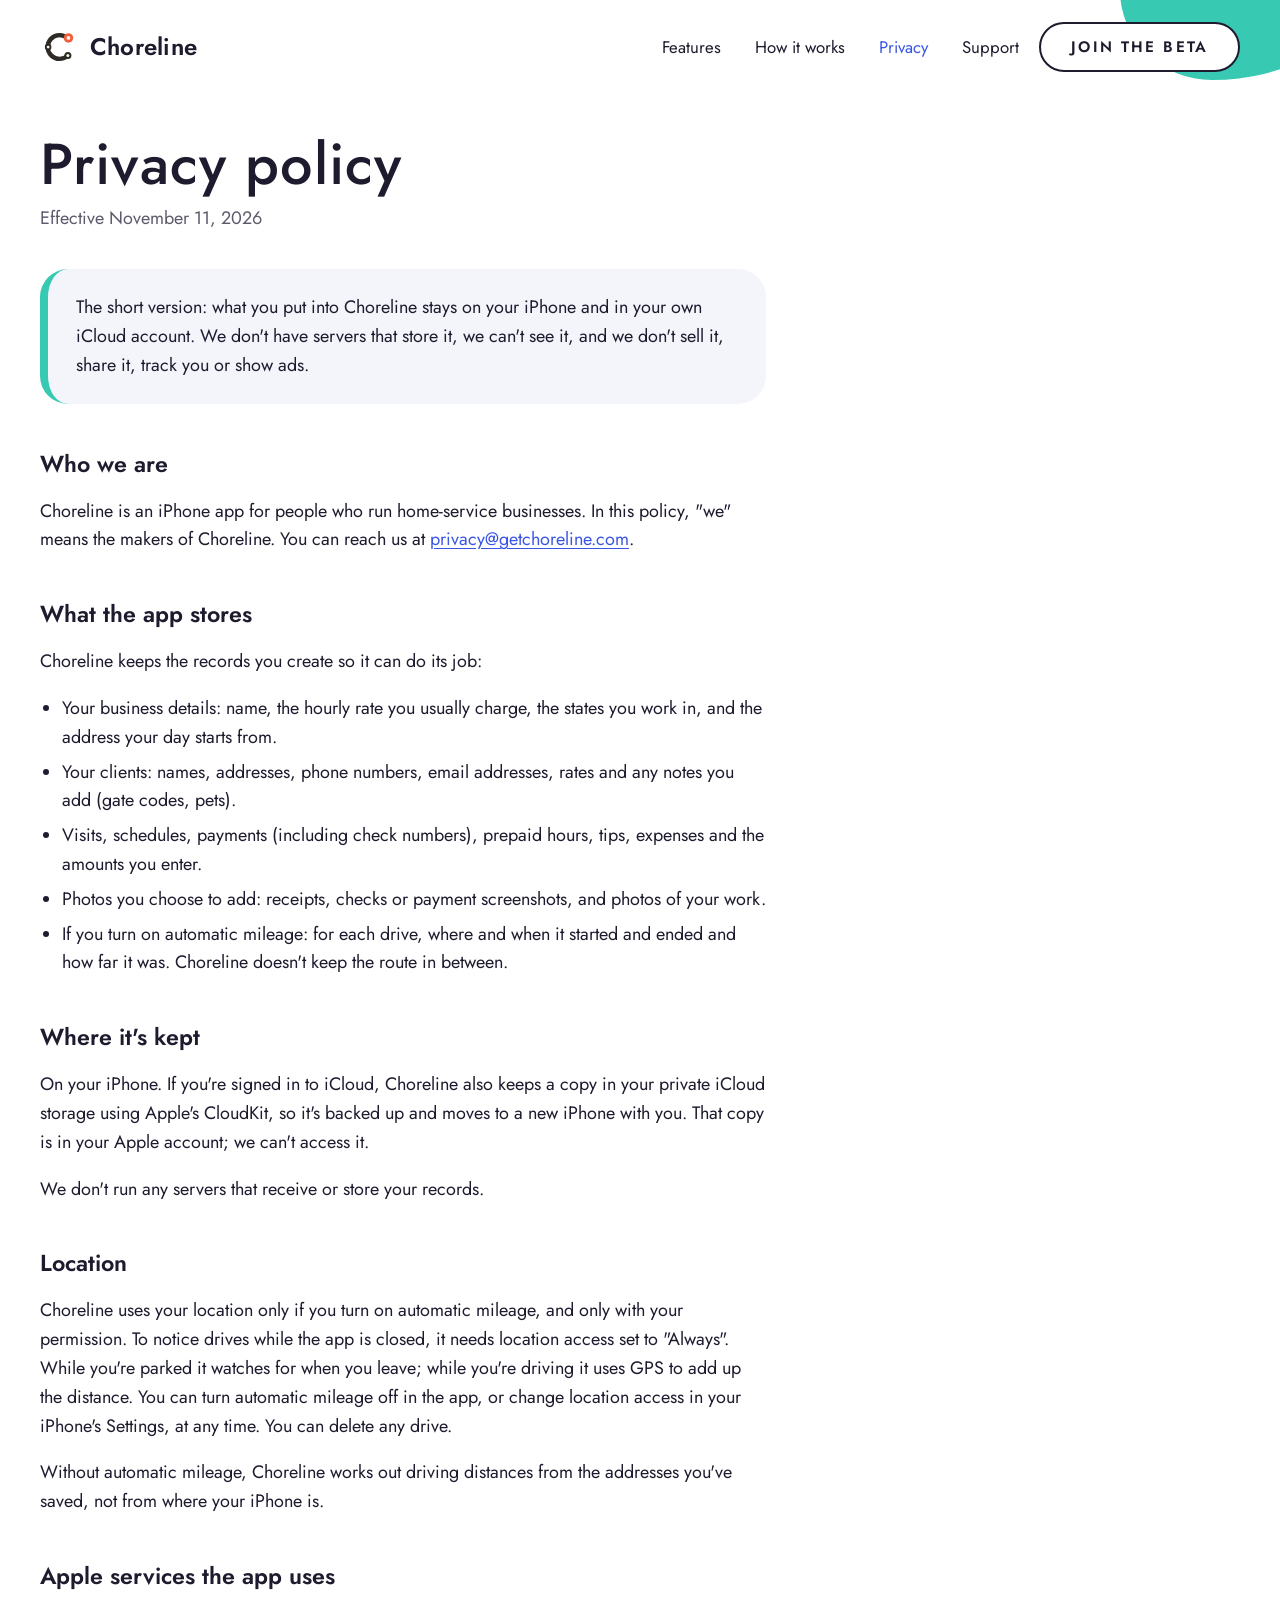
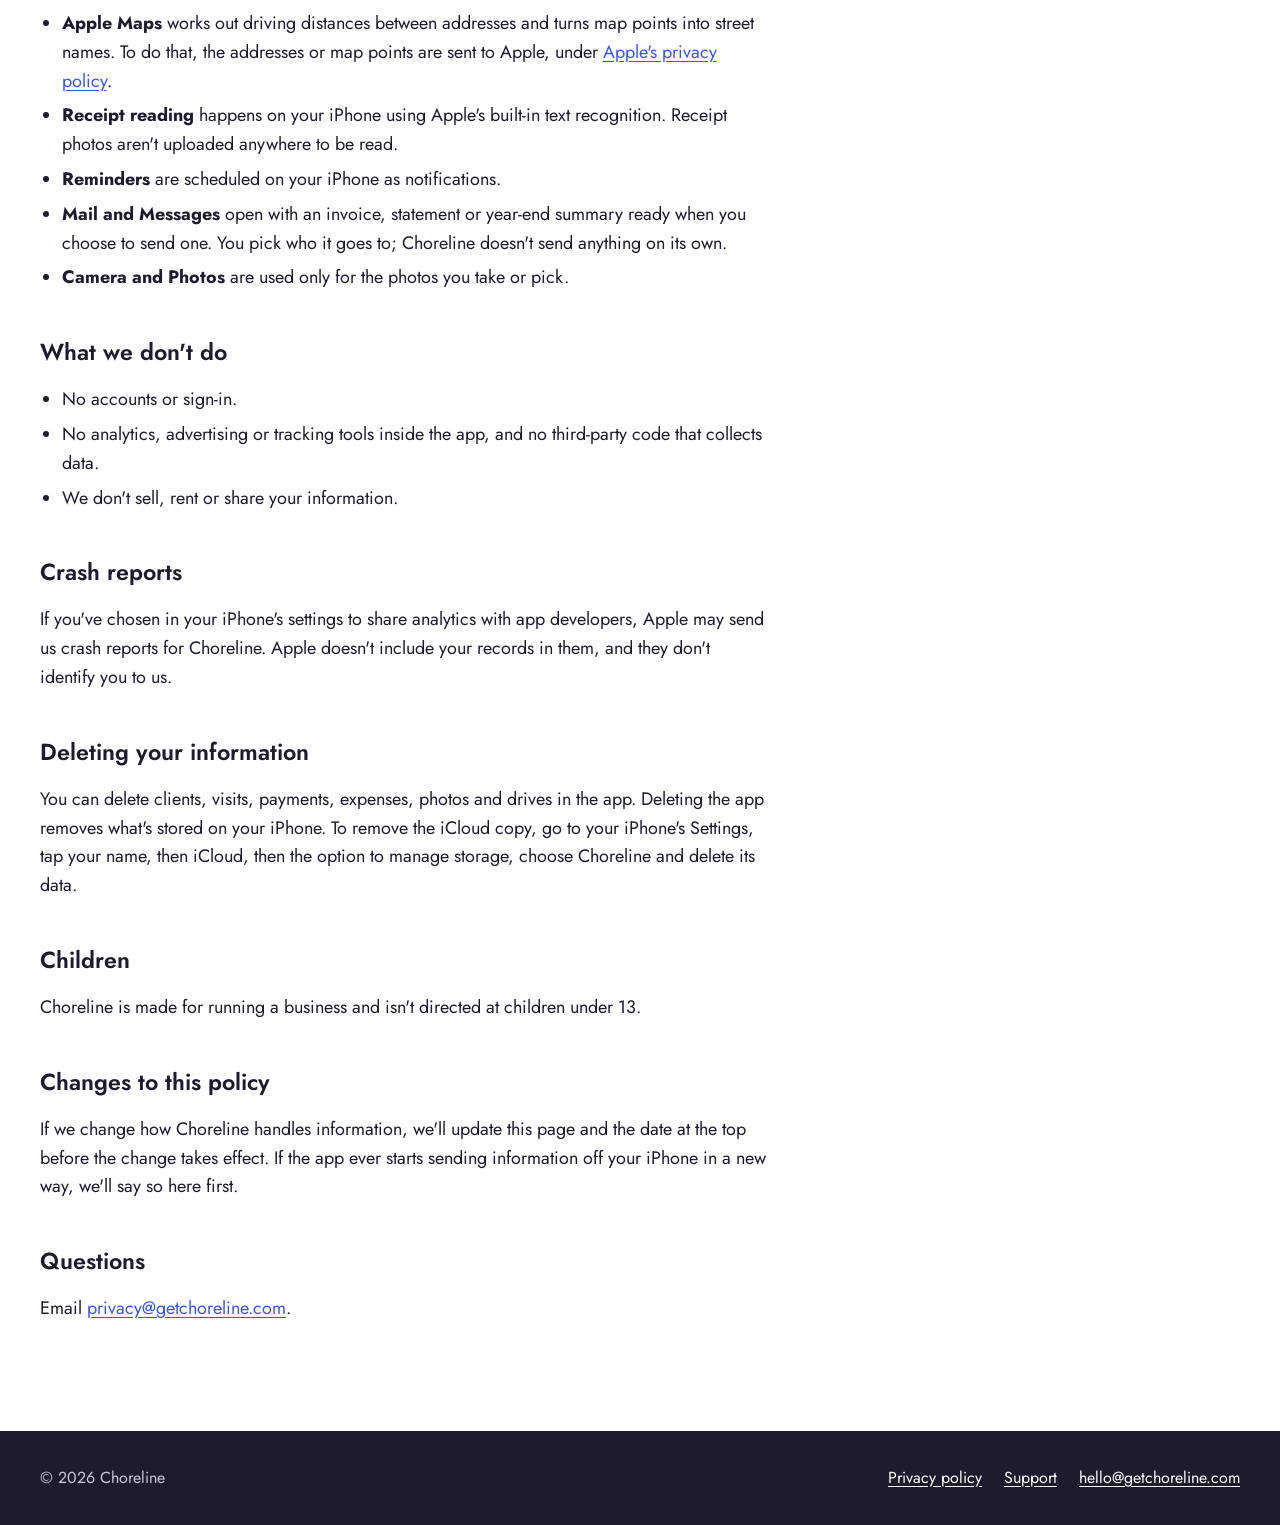
==== privacy.html @ 725d810b "Publish getchoreline.com" ====
<!doctype html>
<html lang="en">
<head>
<meta charset="utf-8">
<meta name="viewport" content="width=device-width, initial-scale=1">
<title>Privacy policy · Choreline</title>
<meta name="description" content="How the Choreline iPhone app handles your information: it stays on your iPhone and in your own iCloud.">
<link rel="icon" href="icon-256.png">
<link rel="apple-touch-icon" href="icon-256.png">
<meta property="og:title" content="Privacy policy · Choreline">
<meta property="og:description" content="How the Choreline iPhone app handles your information: it stays on your iPhone and in your own iCloud.">
<meta property="og:image" content="https://getchoreline.com/icon-256.png">
<link rel="preconnect" href="https://fonts.googleapis.com">
<link rel="preconnect" href="https://fonts.gstatic.com" crossorigin>
<link href="https://fonts.googleapis.com/css2?family=Jost:wght@400;500;600&display=swap" rel="stylesheet">
<link rel="stylesheet" href="style.css">
</head>
<body>
<header class="site-head">
  <div class="blob head-blob" aria-hidden="true"></div>
  <div class="wrap">
    <a class="brand" href="./"><svg viewBox="0 0 64 64" aria-hidden="true"><path d="M44.6 18.4A19 19 0 1 0 44.6 45.6" fill="none" stroke="#2E2A26" stroke-width="7" stroke-linecap="round"/><circle cx="13" cy="32" r="5.2" fill="#2E2A26"/><circle cx="13" cy="32" r="2.2" fill="#FBF5EA"/><circle cx="44.6" cy="45.6" r="5.6" fill="#2E2A26"/><circle cx="44.6" cy="45.6" r="2.4" fill="#FBF5EA"/><circle cx="45.5" cy="17.5" r="7.6" fill="#F0603E"/><circle cx="45.5" cy="17.5" r="3" fill="#FBF5EA"/></svg> Choreline</a>
    <nav aria-label="Site">
      <a href="./#features" class="hide-md">Features</a>
      <a href="./#day" class="hide-md">How it works</a>
      <a href="privacy.html" aria-current="page">Privacy</a>
      <a href="support.html">Support</a>
    </nav>
    <a class="button outline" href="mailto:hello@getchoreline.com?subject=Choreline%20beta">Join the beta</a>
  </div>
</header>
<div class="page-top" aria-hidden="true"><div class="blob b1"></div><div class="blob b2"></div></div>
<main class="page">
  <div class="wrap">
    <article>
      <h1>Privacy policy</h1>
      <p class="meta">Effective November 11, 2026</p>

      <div class="summary">
        <p>The short version: what you put into Choreline stays on your iPhone and in your own iCloud account. We don't have servers that store it, we can't see it, and we don't sell it, share it, track you or show ads.</p>
      </div>

      <h2>Who we are</h2>
      <p>Choreline is an iPhone app for people who run home-service businesses. In this policy, "we" means the makers of Choreline. You can reach us at <a href="mailto:privacy@getchoreline.com">privacy@getchoreline.com</a>.</p>

      <h2>What the app stores</h2>
      <p>Choreline keeps the records you create so it can do its job:</p>
      <ul>
        <li>Your business details: name, the hourly rate you usually charge, the states you work in, and the address your day starts from.</li>
        <li>Your clients: names, addresses, phone numbers, email addresses, rates and any notes you add (gate codes, pets).</li>
        <li>Visits, schedules, payments (including check numbers), prepaid hours, tips, expenses and the amounts you enter.</li>
        <li>Photos you choose to add: receipts, checks or payment screenshots, and photos of your work.</li>
        <li>If you turn on automatic mileage: for each drive, where and when it started and ended and how far it was. Choreline doesn't keep the route in between.</li>
      </ul>

      <h2>Where it's kept</h2>
      <p>On your iPhone. If you're signed in to iCloud, Choreline also keeps a copy in your private iCloud storage using Apple's CloudKit, so it's backed up and moves to a new iPhone with you. That copy is in your Apple account; we can't access it.</p>
      <p>We don't run any servers that receive or store your records.</p>

      <h2>Location</h2>
      <p>Choreline uses your location only if you turn on automatic mileage, and only with your permission. To notice drives while the app is closed, it needs location access set to "Always". While you're parked it watches for when you leave; while you're driving it uses GPS to add up the distance. You can turn automatic mileage off in the app, or change location access in your iPhone's Settings, at any time. You can delete any drive.</p>
      <p>Without automatic mileage, Choreline works out driving distances from the addresses you've saved, not from where your iPhone is.</p>

      <h2>Apple services the app uses</h2>
      <ul>
        <li><strong>Apple Maps</strong> works out driving distances between addresses and turns map points into street names. To do that, the addresses or map points are sent to Apple, under <a href="https://www.apple.com/legal/privacy/">Apple's privacy policy</a>.</li>
        <li><strong>Receipt reading</strong> happens on your iPhone using Apple's built-in text recognition. Receipt photos aren't uploaded anywhere to be read.</li>
        <li><strong>Reminders</strong> are scheduled on your iPhone as notifications.</li>
        <li><strong>Mail and Messages</strong> open with an invoice, statement or year-end summary ready when you choose to send one. You pick who it goes to; Choreline doesn't send anything on its own.</li>
        <li><strong>Camera and Photos</strong> are used only for the photos you take or pick.</li>
      </ul>

      <h2>What we don't do</h2>
      <ul>
        <li>No accounts or sign-in.</li>
        <li>No analytics, advertising or tracking tools inside the app, and no third-party code that collects data.</li>
        <li>We don't sell, rent or share your information.</li>
      </ul>

      <h2>Crash reports</h2>
      <p>If you've chosen in your iPhone's settings to share analytics with app developers, Apple may send us crash reports for Choreline. Apple doesn't include your records in them, and they don't identify you to us.</p>

      <h2>Deleting your information</h2>
      <p>You can delete clients, visits, payments, expenses, photos and drives in the app. Deleting the app removes what's stored on your iPhone. To remove the iCloud copy, go to your iPhone's Settings, tap your name, then iCloud, then the option to manage storage, choose Choreline and delete its data.</p>

      <h2>Children</h2>
      <p>Choreline is made for running a business and isn't directed at children under 13.</p>

      <h2>Changes to this policy</h2>
      <p>If we change how Choreline handles information, we'll update this page and the date at the top before the change takes effect. If the app ever starts sending information off your iPhone in a new way, we'll say so here first.</p>

      <h2>Questions</h2>
      <p>Email <a href="mailto:privacy@getchoreline.com">privacy@getchoreline.com</a>.</p>
    </article>
  </div>
</main>
<footer class="site-foot">
  <div class="wrap">
    <span>© 2026 Choreline</span>
    <nav aria-label="Footer">
      <a href="privacy.html">Privacy policy</a>
      <a href="support.html">Support</a>
      <a href="mailto:hello@getchoreline.com">hello@getchoreline.com</a>
    </nav>
  </div>
</footer>
</body>
</html>
---- style.css ----
/* getchoreline.com: big soft blobs, a tilted phone, Jost (geometric, Futura-like). */
:root {
  --blue: #3A55E6;
  --teal: #38C9B2;
  --sun: #FDB65A;
  --pink: #F2547D;
  --coral: #F0603E;
  --ink: #1E1B2E;
  --gray: #5C5A6B;
  --mist: #F4F5FB;
  --line: #E6E7F0;
  --measure: 66ch;
  color-scheme: light;
}
*, *::before, *::after { box-sizing: border-box; }
html { -webkit-text-size-adjust: 100%; overflow-x: clip; }
body {
  margin: 0; background: #fff; color: var(--ink);
  font-family: "Jost", "Futura", "Century Gothic", "Avenir Next", sans-serif;
  font-size: 1.125rem; line-height: 1.6; overflow-x: clip;
}
a { color: var(--blue); text-underline-offset: 0.18em; }
a:hover { color: var(--ink); }
:focus-visible { outline: 3px solid var(--blue); outline-offset: 3px; border-radius: 6px; }
img, svg { display: block; }
.wrap { width: min(1200px, 100% - 32px); margin-inline: auto; position: relative; }

/* Blobs and dots */
.blob { position: absolute; border-radius: 58% 42% 55% 45% / 52% 58% 42% 48%; pointer-events: none; }
.dot { position: absolute; border-radius: 50%; pointer-events: none; }

/* Header */
.site-head { position: relative; z-index: 5; padding-block: 22px; overflow: clip; overflow-clip-margin: 0; }
.site-head .wrap { display: flex; align-items: center; gap: 20px; }
.brand { display: inline-flex; align-items: center; gap: 10px; color: var(--ink); text-decoration: none; font-weight: 600; font-size: 1.5rem; letter-spacing: 0.01em; margin-right: auto; }
.brand svg { width: 40px; height: 40px; }
.site-head nav { display: flex; gap: 34px; font-size: 1.05rem; }
.site-head nav a { color: var(--ink); text-decoration: none; }
.site-head nav a:hover, .site-head nav a[aria-current="page"] { color: var(--blue); }
.head-blob { width: 230px; height: 150px; right: -70px; top: -70px; background: var(--teal); z-index: -1; border-radius: 45% 55% 60% 40% / 40% 45% 55% 60%; }

/* Buttons: pills, spaced capitals */
.button {
  display: inline-flex; align-items: center; justify-content: center; min-height: 58px; padding: 0 40px;
  border-radius: 999px; text-decoration: none; font-weight: 600; font-size: 0.95rem; letter-spacing: 0.14em; text-transform: uppercase;
}
.button.solid { background: #fff; color: var(--ink); box-shadow: 0 10px 30px rgba(20, 24, 80, 0.25); }
.button.solid:hover { color: var(--blue); }
.button.outline { min-height: 50px; padding: 0 30px; border: 2px solid var(--ink); color: var(--ink); background: #fff; }
.button.outline:hover { background: var(--ink); color: #fff; }
.button.blue { background: var(--blue); color: #fff; }
.button.blue:hover { background: var(--ink); color: #fff; }

/* Hero */
.hero { position: relative; min-height: 940px; overflow: hidden; margin-top: -96px; padding-top: 96px; }
.hero .b-blue { width: min(820px, 64vw); height: 700px; left: max(-90px, -6vw); top: 110px; background: var(--blue); z-index: 2; border-radius: 52% 48% 46% 54% / 44% 50% 50% 56%; }
.hero .b-teal { width: 420px; height: 360px; left: 44%; top: 210px; background: var(--teal); z-index: 1; border-radius: 60% 40% 50% 50% / 55% 45% 55% 45%; }
.hero .b-sun { width: 720px; height: 640px; right: -60px; top: 230px; background: var(--sun); z-index: 1; border-radius: 40% 60% 48% 52% / 55% 40% 60% 45%; }
.hero .b-pink { width: 300px; height: 300px; right: -150px; bottom: 50px; background: linear-gradient(140deg, var(--pink), var(--coral)); z-index: 3; }
.hero .b-teal2 { width: 300px; height: 220px; left: -170px; bottom: 30px; background: linear-gradient(160deg, #7FE0CF, var(--teal)); z-index: 1; }
.hero .d1 { width: 42px; height: 42px; left: 36%; top: 120px; background: linear-gradient(140deg, #9BEBDD, var(--teal)); z-index: 3; }
.hero .d2 { width: 38px; height: 38px; right: 5%; top: 230px; background: linear-gradient(140deg, #6E85FF, var(--blue)); z-index: 3; }
.hero .d3 { width: 36px; height: 36px; left: 3%; bottom: 300px; background: linear-gradient(140deg, #FF8FB0, var(--pink)); z-index: 3; }

.hero .wrap { min-height: 820px; display: grid; grid-template-columns: minmax(0, 1.1fr) minmax(0, 0.9fr); align-items: center; }
.hero-copy { position: relative; z-index: 4; color: #fff; text-align: center; padding: 120px 40px 80px; max-width: 640px; }
.hero h1 { font-weight: 500; font-size: clamp(2.8rem, 5.6vw, 4.6rem); line-height: 1.04; letter-spacing: 0.03em; margin: 0 0 24px; }
.hero .lede { font-size: 1.2rem; margin: 0 auto 36px; max-width: 30em; }
.hero .small { font-size: 0.95rem; margin: 18px 0 0; opacity: 0.9; }

.phone { position: relative; z-index: 4; justify-self: center; margin-top: 10px; width: 290px; transform: rotate(14deg); }
.phone .frame { border-radius: 46px; padding: 11px; background: #15151d; box-shadow: 0 40px 70px rgba(40, 30, 0, 0.35), inset 0 0 0 2px #3b3b46; }
.phone img { width: 100%; height: auto; border-radius: 36px; }

/* The day, as a route */
.day { padding-block: 90px 80px; }
.section-title { font-weight: 500; font-size: clamp(2rem, 3.6vw, 2.8rem); line-height: 1.1; letter-spacing: 0.02em; margin: 0 0 14px; }
.section-lede { color: var(--gray); margin: 0 0 48px; max-width: 46ch; }
.route { list-style: none; margin: 0; padding: 0; display: grid; grid-template-columns: repeat(5, 1fr); position: relative; }
.route::before {
  content: ""; position: absolute; left: 20px; right: calc(20% - 24px); top: 16px; height: 12px; border-radius: 999px; background: var(--ink);
}
.route::after {
  content: ""; position: absolute; left: 34px; right: calc(20% - 6px); top: 20.5px; height: 3px;
  background: repeating-linear-gradient(90deg, #fff 0 14px, transparent 14px 28px);
}
.stop { position: relative; padding: 70px 18px 0 0; }
.stop::before { content: ""; position: absolute; left: 0; top: 0; width: 44px; height: 44px; border-radius: 50%; background: var(--c); border: 6px solid #fff; box-shadow: 0 0 0 3px var(--ink); z-index: 1; }
.stop.end::before { width: 52px; height: 52px; top: -4px; left: -4px; }
.stop time { display: block; font-weight: 600; color: var(--gray); }
.stop .where { display: block; font-weight: 600; font-size: 1.3rem; line-height: 1.25; }
.stop .what { display: block; color: var(--gray); font-size: 1rem; line-height: 1.45; margin-top: 6px; }

/* What it keeps */
.keeps { position: relative; padding-block: 60px 100px; }
.keeps dl { display: grid; grid-template-columns: repeat(3, minmax(0, 1fr)); gap: 44px 48px; margin: 0; }
.keeps dt { font-weight: 600; font-size: 1.3rem; line-height: 1.25; }
.keeps dt::before { content: ""; display: block; width: 58px; height: 50px; margin-bottom: 18px; background: var(--c);
  border-radius: 58% 42% 55% 45% / 52% 58% 42% 48%; }
.keeps dd { margin: 8px 0 0; color: var(--gray); }

/* Your records stay yours */
.yours { position: relative; padding-block: 40px 120px; overflow: clip; }
.yours .card { position: relative; padding: 90px 80px; display: grid; grid-template-columns: minmax(0, 1.2fr) minmax(0, 0.8fr); gap: 40px; align-items: center; }
.yours .card::before { content: ""; position: absolute; inset: 0; background: var(--teal); z-index: -1;
  border-radius: 140px 220px 160px 260px / 180px 140px 220px 160px; }
.yours h2 { margin-bottom: 18px; }
.yours p { margin: 0 0 16px; max-width: 46ch; }
.yours a { color: var(--ink); font-weight: 600; }
.yours ul { margin: 0; padding: 0; list-style: none; }
.yours li { font-weight: 600; font-size: 1.2rem; background: #fff; border-radius: 999px; padding: 14px 26px; line-height: 1.35; margin-bottom: 12px; }
.yours .d-pink { width: 46px; height: 46px; right: 6%; top: 0; background: linear-gradient(140deg, #FF8FB0, var(--pink)); }
.yours .d-sun { width: 30px; height: 30px; left: 3%; bottom: 70px; background: var(--sun); }

/* Long-form pages */
.page-top { position: relative; overflow: hidden; }
.page-top .b1 { width: 380px; height: 320px; right: -110px; top: -150px; background: var(--sun); z-index: -1; }
.page-top .b2 { width: 160px; height: 140px; right: 200px; top: -70px; background: var(--blue); z-index: -1; border-radius: 45% 55% 60% 40% / 50% 45% 55% 50%; }
.page { padding-block: 40px 90px; }
.page article { max-width: var(--measure); }
.page h1 { font-weight: 500; font-size: clamp(2.4rem, 5vw, 3.6rem); line-height: 1.05; letter-spacing: 0.02em; margin: 0 0 10px; }
.page .meta { color: var(--gray); margin: 0 0 36px; }
.page h2 { font-weight: 600; font-size: 1.45rem; line-height: 1.25; margin: 46px 0 10px; }
.page h3 { font-weight: 600; font-size: 1.15rem; margin: 28px 0 6px; }
.page ul { padding-left: 1.2em; }
.page li { margin-bottom: 6px; }
.page .summary { background: var(--mist); border-radius: 28px; padding: 24px 28px; border-left: 8px solid var(--teal); }
.page .summary p { margin: 0; }

/* Footer */
.site-foot { background: var(--ink); color: #C9C8D6; padding-block: 34px; font-size: 1rem; }
.site-foot .wrap { display: flex; flex-wrap: wrap; justify-content: space-between; gap: 12px 28px; }
.site-foot nav { display: flex; flex-wrap: wrap; gap: 22px; }
.site-foot a { color: #fff; }

/* Tablets */
@media (max-width: 980px) {
  .site-head nav { gap: 22px; }
  .site-head nav .hide-md { display: none; }
  .keeps dl { grid-template-columns: repeat(2, minmax(0, 1fr)); }
  .yours .card { padding: 70px 50px; grid-template-columns: 1fr; }
}

/* Phones */
@media (max-width: 760px) {
  .site-head nav { display: none; }
  .head-blob { width: 170px; height: 120px; right: -60px; top: -60px; }
  .button.outline { min-height: 44px; padding: 0 20px; font-size: 0.8rem; }
  .hero { min-height: 0; margin-top: -88px; padding-top: 88px; }
  .hero .wrap { grid-template-columns: 1fr; min-height: 0; }
  .hero .b-blue { width: 150vw; height: 620px; left: -25vw; top: 70px; }
  .hero .b-teal { width: 260px; height: 220px; left: auto; right: -70px; top: 640px; }
  .hero .b-sun { width: 120vw; height: 500px; right: -40vw; top: 730px; }
  .hero .b-pink { width: 160px; height: 160px; right: -90px; bottom: 120px; }
  .hero .b-teal2 { display: none; }
  .hero .d1 { left: 74%; top: 70px; width: 32px; height: 32px; }
  .hero .d2 { right: auto; left: 6%; top: 700px; }
  .hero .d3 { display: none; }
  .hero-copy { padding: 110px 8px 90px; margin-inline: auto; }
  .hero .lede { font-size: 1.1rem; }
  .phone { width: 250px; margin: 30px auto 120px; transform: rotate(8deg); }
  .day { padding-top: 60px; }
  .route { grid-template-columns: 1fr; }
  .route::before, .route::after { display: none; }
  .stop { padding: 4px 0 34px 74px; }
  .stop:not(:last-child)::after { content: ""; position: absolute; left: 16px; top: 30px; bottom: -14px; width: 12px; border-radius: 999px;
    background-color: var(--ink); background-image: repeating-linear-gradient(180deg, transparent 0 12px, #fff 12px 26px);
    background-size: 3px 100%; background-position: center; background-repeat: no-repeat; }
  .stop.end::before { left: -4px; }
  .keeps dl { grid-template-columns: 1fr; gap: 34px; }
  .yours .card { padding: 70px 30px; }
  .yours .card::before { border-radius: 60px 110px 70px 120px / 90px 60px 110px 70px; }
}
@media (prefers-reduced-motion: no-preference) {
  .phone { animation: settle 1s cubic-bezier(.2,.8,.25,1) both; }
  @keyframes settle { from { transform: translateY(40px) rotate(4deg); opacity: 0; } }
}
@media (prefers-reduced-motion: no-preference) and (max-width: 760px) {
  @keyframes settle { from { transform: translateY(40px) rotate(0deg); opacity: 0; } }
}
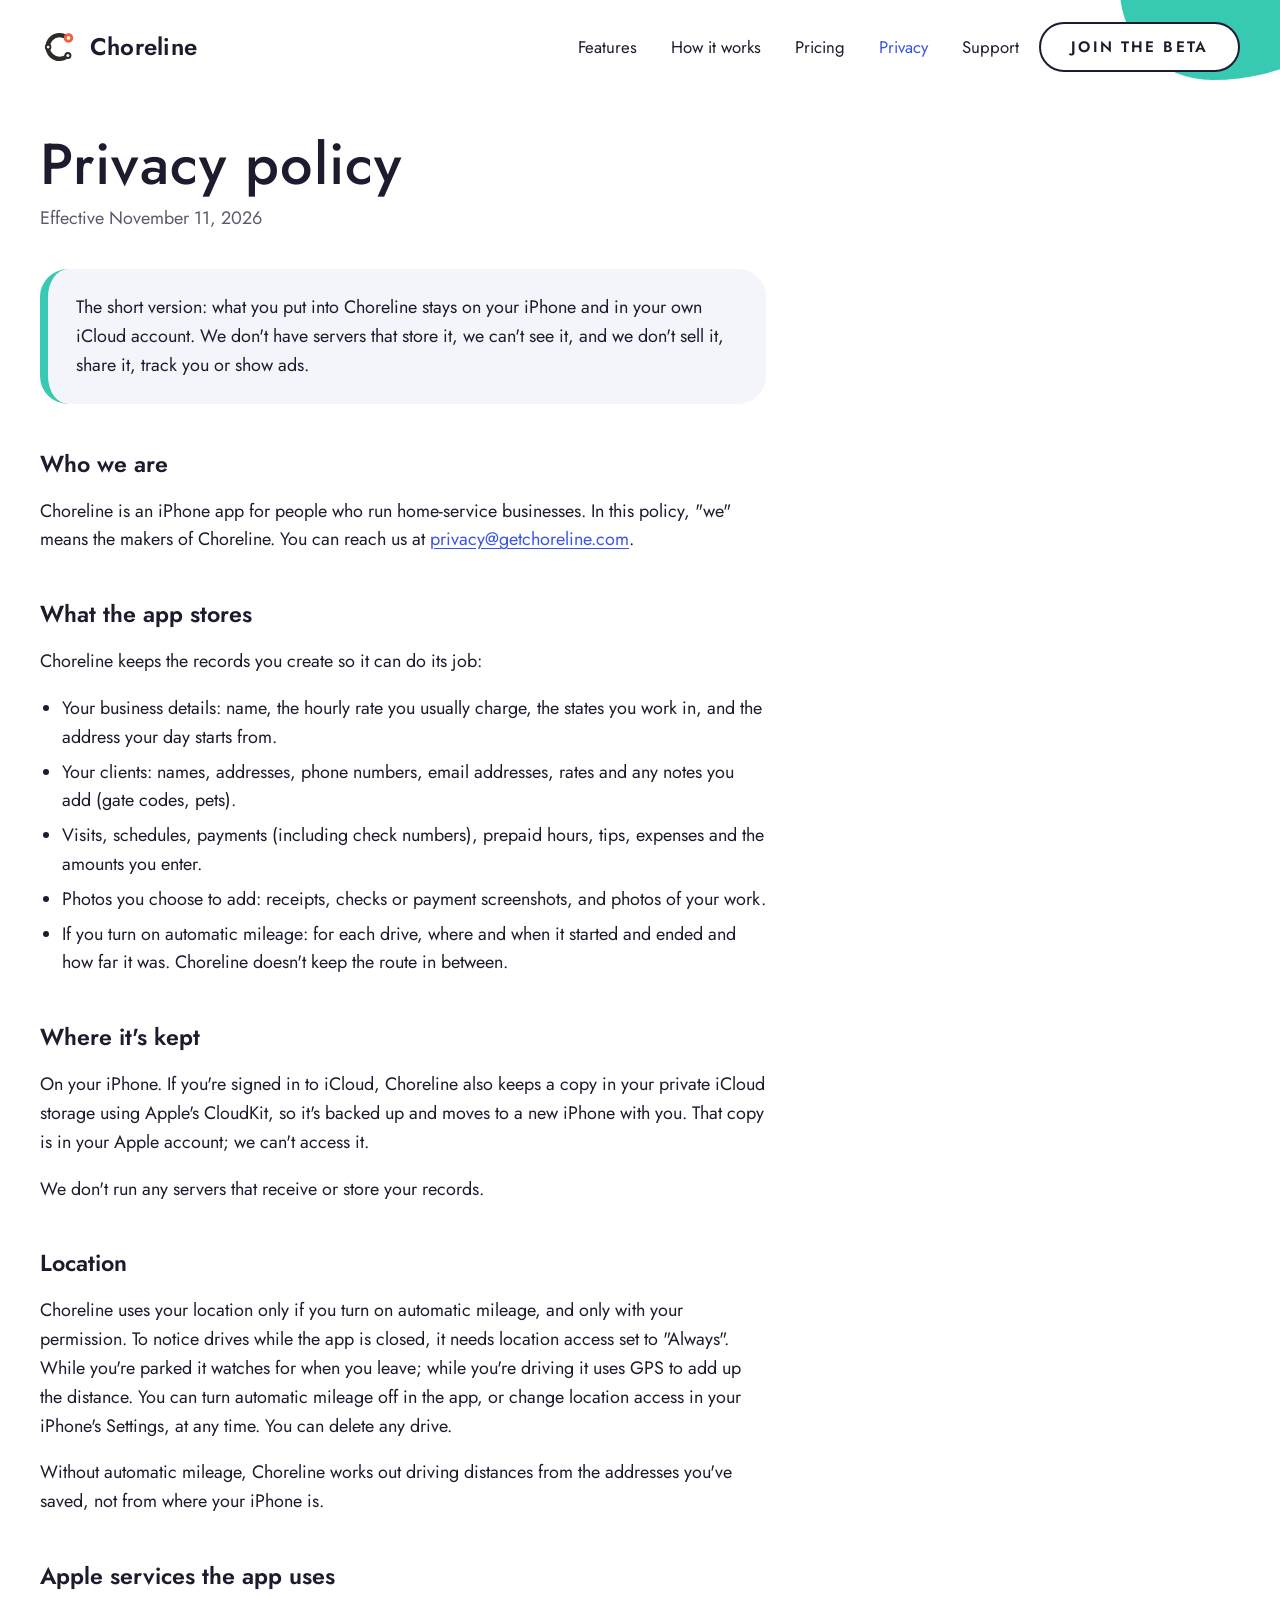
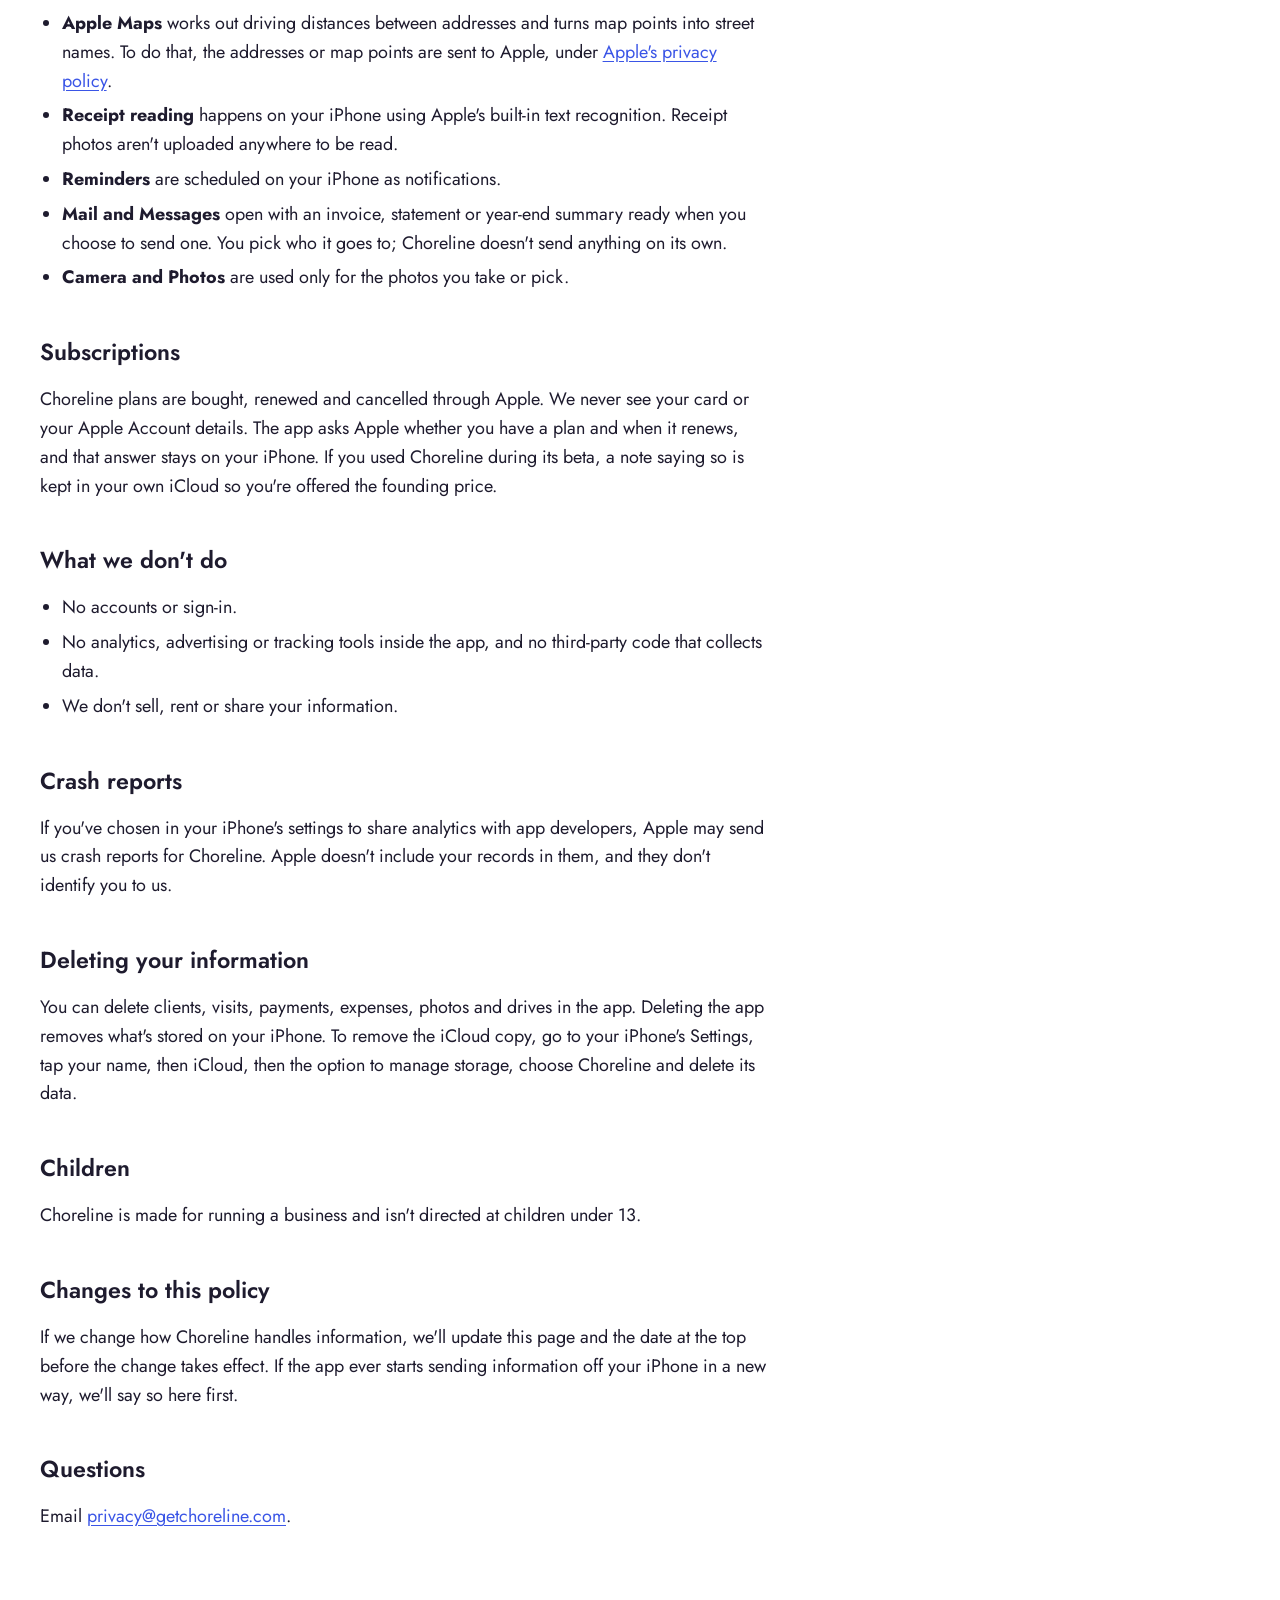
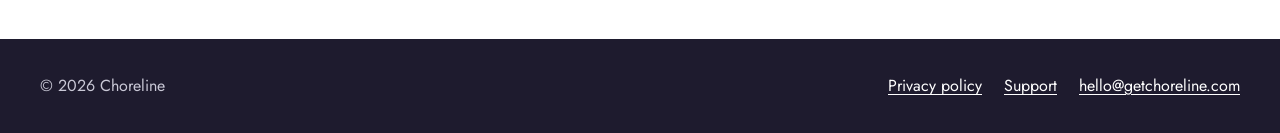
==== commit 080fbfad: "Pricing, and Apple handling subscriptions" ====
--- a/privacy.html
+++ b/privacy.html
@@ -23,6 +23,7 @@
     <nav aria-label="Site">
       <a href="./#features" class="hide-md">Features</a>
       <a href="./#day" class="hide-md">How it works</a>
+      <a href="./#pricing" class="hide-md">Pricing</a>
       <a href="privacy.html" aria-current="page">Privacy</a>
       <a href="support.html">Support</a>
     </nav>
@@ -70,6 +71,9 @@
         <li><strong>Camera and Photos</strong> are used only for the photos you take or pick.</li>
       </ul>
 
+      <h2>Subscriptions</h2>
+      <p>Choreline plans are bought, renewed and cancelled through Apple. We never see your card or your Apple Account details. The app asks Apple whether you have a plan and when it renews, and that answer stays on your iPhone. If you used Choreline during its beta, a note saying so is kept in your own iCloud so you're offered the founding price.</p>
+
       <h2>What we don't do</h2>
       <ul>
         <li>No accounts or sign-in.</li>
--- a/style.css
+++ b/style.css
@@ -99,6 +99,16 @@
   border-radius: 58% 42% 55% 45% / 52% 58% 42% 48%; }
 .keeps dd { margin: 8px 0 0; color: var(--gray); }
 
+.price { position: relative; padding-block: 20px 100px; }
+.price .plans { display: grid; grid-template-columns: repeat(2, minmax(0, 1fr)); gap: 24px; max-width: 720px; }
+.price .plan { padding: 34px 36px; background: var(--mist); border-radius: 48px 70px 52px 80px / 60px 48px 74px 52px; }
+.price .plan.best { background: var(--blue); color: #fff; }
+.price .amount { margin: 0; font-size: clamp(2.4rem, 4vw, 3.2rem); font-weight: 500; line-height: 1.05; }
+.price .per { margin: 6px 0 0; font-size: 1.15rem; }
+.price .plan:not(.best) .per { color: var(--gray); }
+.price .terms { color: var(--gray); max-width: 60ch; margin: 28px 0 0; }
+.price .founding { max-width: 60ch; margin: 20px 0 0; padding: 18px 24px; background: color-mix(in srgb, var(--sun) 28%, #fff); border-radius: 28px; }
+
 /* Your records stay yours */
 .yours { position: relative; padding-block: 40px 120px; overflow: clip; }
 .yours .card { position: relative; padding: 90px 80px; display: grid; grid-template-columns: minmax(0, 1.2fr) minmax(0, 0.8fr); gap: 40px; align-items: center; }
@@ -143,6 +153,7 @@
 
 /* Phones */
 @media (max-width: 760px) {
+  .price .plans { grid-template-columns: 1fr; }
   .site-head nav { display: none; }
   .head-blob { width: 170px; height: 120px; right: -60px; top: -60px; }
   .button.outline { min-height: 44px; padding: 0 20px; font-size: 0.8rem; }
